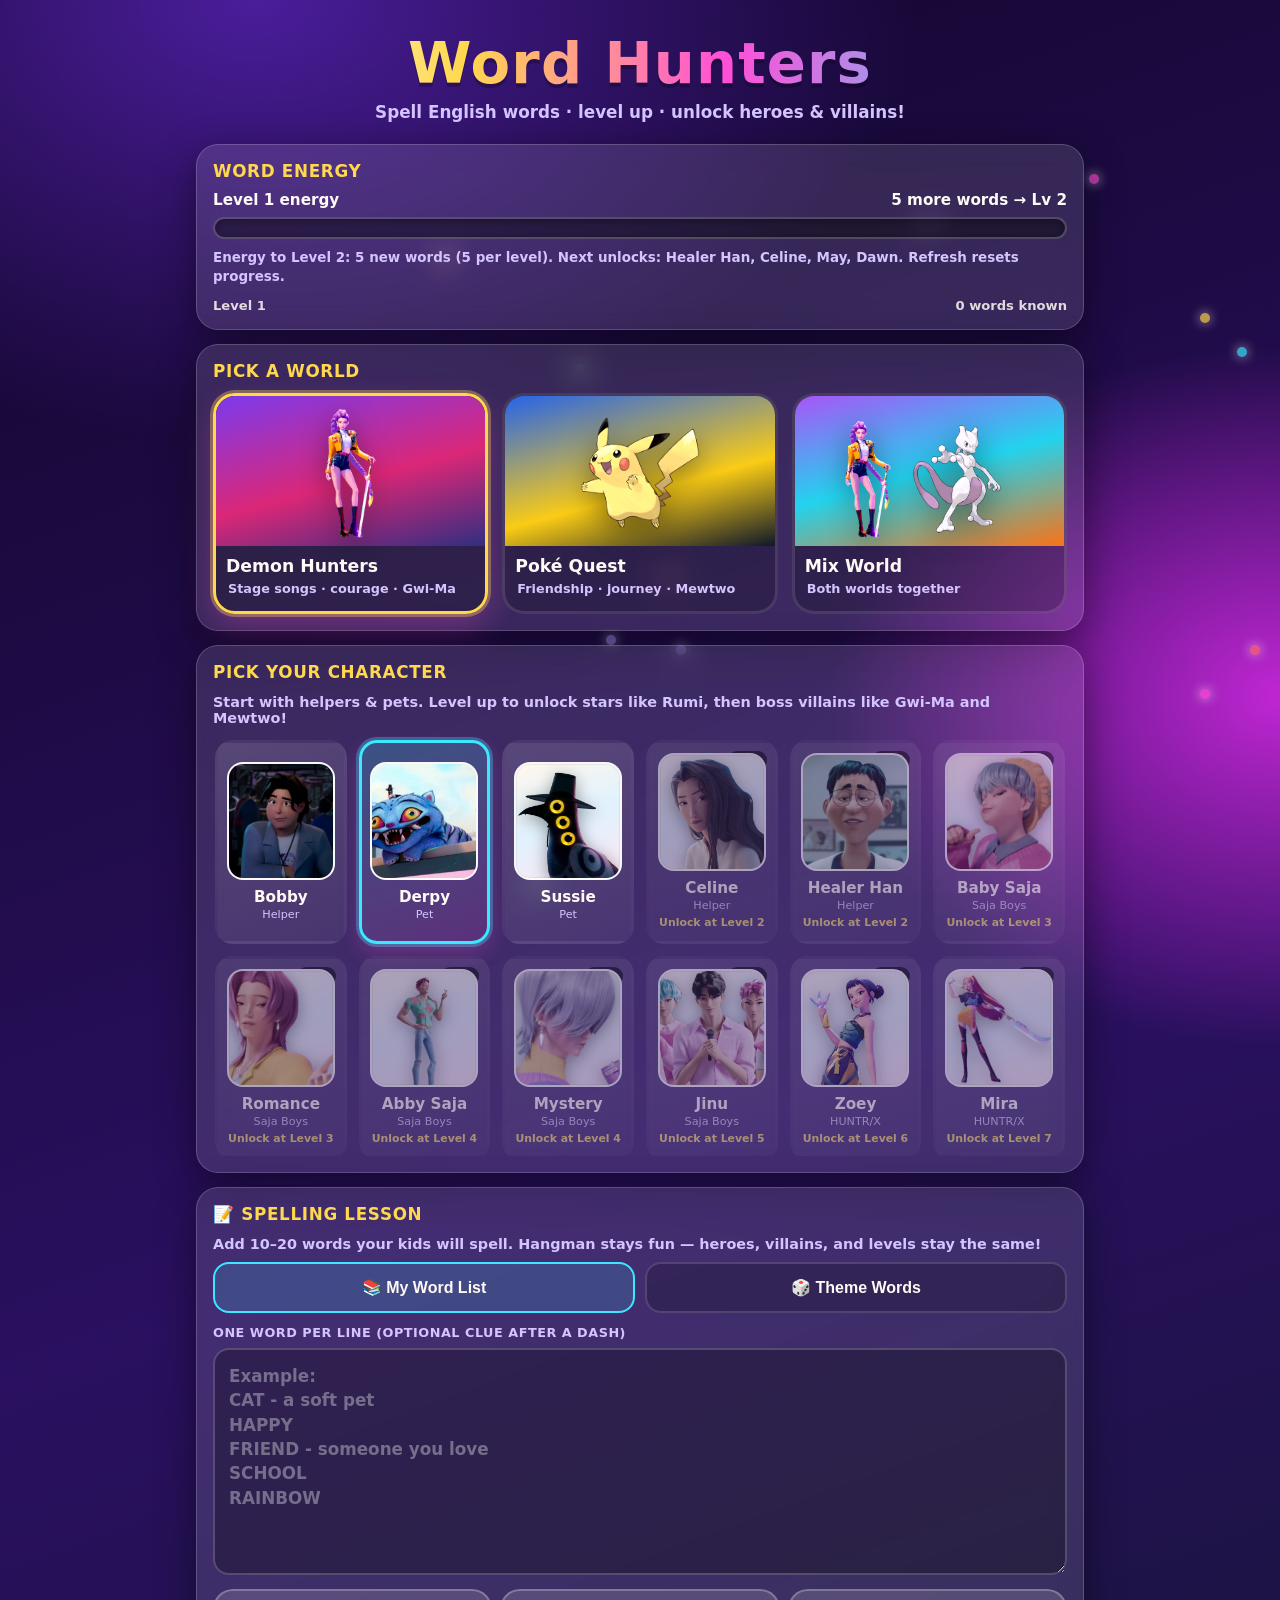
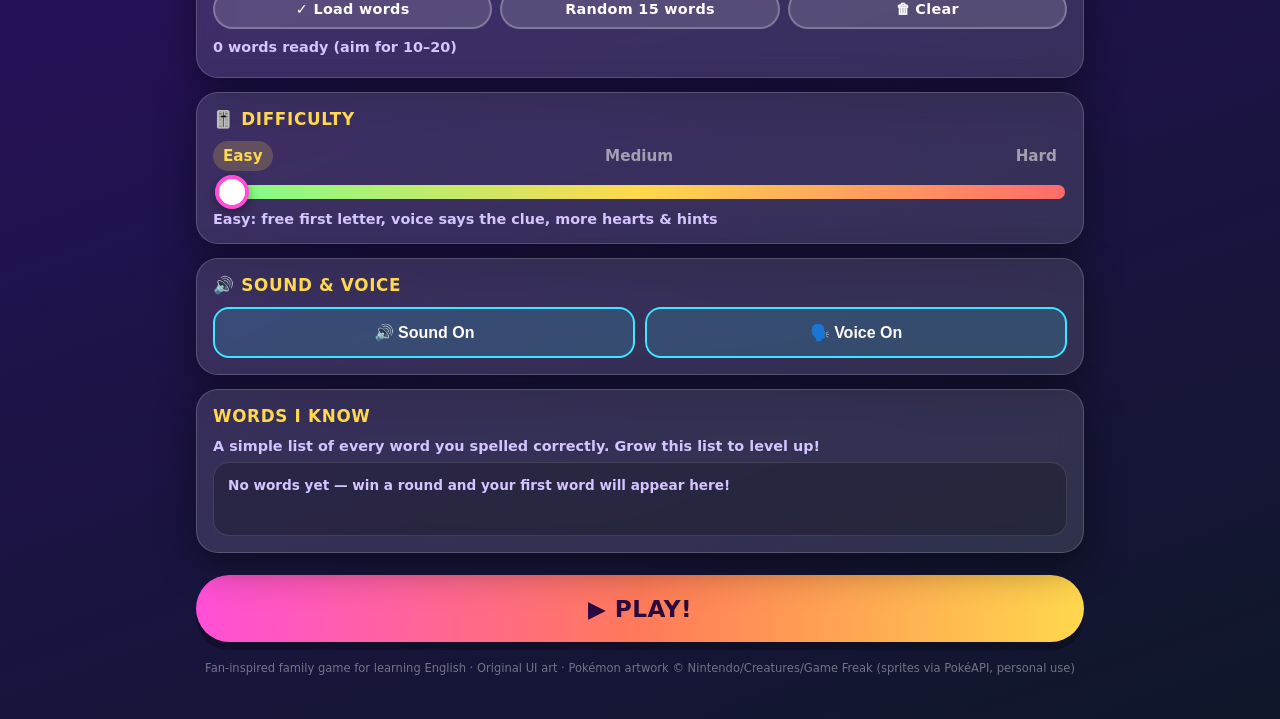
==== Hangman/index.html @ fec4a17b "Add files via upload" ====
<!DOCTYPE html>
<html lang="en">
<head>
<meta charset="UTF-8" />
<meta name="viewport" content="width=device-width, initial-scale=1, maximum-scale=1, user-scalable=no, viewport-fit=cover" />
<meta name="theme-color" content="#1a0a3e" />
<meta name="apple-mobile-web-app-capable" content="yes" />
<title>Word Hunters — Spelling Hangman</title>
<link rel="stylesheet" href="styles-full.css" />
</head>
<body>

<div class="fx-layer" id="fx" aria-hidden="true"></div>
<canvas id="confetti"></canvas>

<div class="app">
  <!-- ========== HOME ========== -->
  <section class="screen active" id="screen-home" aria-label="Home">
    <div class="logo-wrap">
      <div class="logo">Word Hunters</div>
      <p class="tagline">Spell English words · level up · unlock heroes &amp; villains!</p>
    </div>

    <!-- Energy / level-up bar (always visible) -->
    <div class="panel energy-panel" id="energy-panel">
      <h2>Word Energy</h2>
      <div class="level-meta">
        <span id="energy-label">Level 1 energy</span>
        <span id="energy-next">5 more words → Lv 2</span>
      </div>
      <div class="energy-track" aria-hidden="true">
        <div class="energy-fill" id="energy-fill"></div>
      </div>
      <p class="level-hint" id="energy-hint">Spell new words to fill the energy bar and unlock stronger characters!</p>
      <div class="level-meta subtle">
        <span id="level-label">Level 1</span>
        <span id="words-known-label">0 words known</span>
      </div>
      <div class="level-track hidden-track" aria-hidden="true"><div class="level-fill" id="level-fill"></div></div>
      <p class="level-hint" id="level-hint" hidden></p>
    </div>

    <div class="panel">
      <h2>Pick a World</h2>
      <div class="worlds" role="radiogroup" aria-label="World">
        <button type="button" class="world-card selected" data-world="demon" role="radio" aria-checked="true">
          <span class="world-thumb world-thumb-demon">
            <img src="images/rumi.png" alt="Demon Hunters" />
          </span>
          <span class="name">Demon Hunters</span>
          <span class="desc">Stage songs · courage · Gwi-Ma</span>
        </button>
        <button type="button" class="world-card" data-world="poke" role="radio" aria-checked="false">
          <span class="world-thumb world-thumb-poke">
            <img src="images/pikachu.png" alt="Poké Quest" />
          </span>
          <span class="name">Poké Quest</span>
          <span class="desc">Friendship · journey · Mewtwo</span>
        </button>
        <button type="button" class="world-card" data-world="mix" role="radio" aria-checked="false">
          <span class="world-thumb world-thumb-mix">
            <img class="mix-a" src="images/rumi.png" alt="" />
            <img class="mix-b" src="images/mewtwo.png" alt="" />
          </span>
          <span class="name">Mix World</span>
          <span class="desc">Both worlds together</span>
        </button>
      </div>
    </div>

    <div class="panel">
      <h2>Pick Your Character</h2>
      <p class="line" style="margin:0 0 10px;font-size:.9rem">
        Start with helpers &amp; pets. Level up to unlock stars like <strong>Rumi</strong>, then boss villains like <strong>Gwi-Ma</strong> and <strong>Mewtwo</strong>!
      </p>
      <div class="char-grid" id="hero-picker" role="radiogroup" aria-label="Choose your character"></div>
    </div>

    <div class="panel">
      <h2>📝 Spelling Lesson</h2>
      <p class="line" style="margin:0 0 10px;font-size:.9rem">
        Add <strong>10–20 words</strong> your kids will spell. Hangman stays fun — heroes, villains, and levels stay the same!
      </p>
      <div class="toggles" style="margin-bottom:12px">
        <button type="button" class="toggle on" id="mode-custom" aria-pressed="true">📚 My Word List</button>
        <button type="button" class="toggle" id="mode-theme" aria-pressed="false">🎲 Theme Words</button>
      </div>
      <div id="custom-words-panel">
        <label class="field-label" for="word-input">One word per line (optional clue after a dash)</label>
        <textarea id="word-input" class="word-input" rows="8" spellcheck="true" placeholder="Example:&#10;CAT - a soft pet&#10;HAPPY&#10;FRIEND - someone you love&#10;SCHOOL&#10;RAINBOW"></textarea>
        <div class="word-tools">
          <button type="button" class="btn btn-secondary" id="btn-parse-words">✓ Load words</button>
          <button type="button" class="btn btn-secondary" id="btn-sample-words">Random 15 words</button>
          <button type="button" class="btn btn-secondary" id="btn-clear-words">🗑 Clear</button>
        </div>
        <p class="line" id="word-count" style="margin:10px 0 6px;font-size:.9rem">0 words ready (aim for 10–20)</p>
        <div class="word-chips" id="word-chips"></div>
      </div>
      <p class="line" id="theme-mode-note" style="display:none;margin:0;font-size:.9rem">
        Theme mode uses everyday English words from the story worlds (friendship, courage, journey…) — not character names.
      </p>
    </div>

    <div class="panel">
      <h2>🎚️ Difficulty</h2>
      <div class="diff-row">
        <div class="diff-labels">
          <span data-diff="0" class="on">Easy</span>
          <span data-diff="1">Medium</span>
          <span data-diff="2">Hard</span>
        </div>
        <input type="range" id="diff" min="0" max="2" step="1" value="0" aria-label="Difficulty" />
      </div>
      <p class="line" id="diff-help" style="margin:10px 0 0;font-size:.9rem">
        Easy: free first letter, voice says the clue, more hearts & hints
      </p>
    </div>

    <div class="panel">
      <h2>🔊 Sound & Voice</h2>
      <div class="toggles">
        <button type="button" class="toggle on" id="tog-sound" aria-pressed="true">🔊 Sound On</button>
        <button type="button" class="toggle on" id="tog-voice" aria-pressed="true">🗣️ Voice On</button>
      </div>
    </div>

    <div class="panel">
      <h2>Words I Know</h2>
      <p class="line" style="margin:0 0 8px;font-size:.9rem">
        A simple list of every word you spelled correctly. Grow this list to level up!
      </p>
      <div class="shelf word-book" id="shelf"></div>
    </div>

    <button type="button" class="btn btn-primary" id="btn-play">▶ PLAY!</button>
    <p class="foot">
      Fan-inspired family game for learning English · Original UI art ·
      Pokémon artwork © Nintendo/Creatures/Game Freak (sprites via PokéAPI, personal use)
    </p>
  </section>

  <!-- ========== GAME ========== -->
  <section class="screen" id="screen-game" aria-label="Game">
    <div class="game-top">
      <button type="button" class="btn btn-icon" id="btn-home" title="Home" aria-label="Home">🏠</button>
      <div class="theme-banner" id="theme-banner">🎤 Demon Hunters</div>
      <div class="lesson-progress" id="lesson-progress" hidden>1 / 10</div>
      <div class="hearts" id="hearts" aria-label="Lives remaining"></div>
    </div>

    <div class="stage demon" id="stage">
      <div class="meter-bar" aria-hidden="true"><div class="meter-fill" id="meter"></div></div>
      <div class="step-track" id="step-track" aria-hidden="true"></div>

      <!-- Battle lane: villain walks right → toward YOU on each wrong guess -->
      <div class="battle-lane">
        <div class="actor villain-side" id="villain-wrap">
          <div class="actor-tag villain-tag">VILLAIN</div>
          <div class="actor-sprite villain photo-loading" id="villain"></div>
          <div class="actor-name" id="villain-name">Gwi-Ma</div>
        </div>

        <div class="vs-badge" id="vs-badge">VS</div>

        <div class="actor hero-side" id="hero-wrap">
          <div class="actor-tag hero-tag">YOU</div>
          <div class="actor-sprite hero-avatar photo-loading" id="hero-sprite"></div>
          <div class="actor-name" id="hero-name">Rumi</div>
        </div>
      </div>

      <div class="pokeball" id="pokeball" hidden></div>
      <div class="stage-floor"></div>
      <div class="stage-caption" id="stage-caption">Wrong letter = villain takes one step closer!</div>
    </div>

    <div class="hint-card">
      <div class="hint-pic photo-loading" id="hint-pic"></div>
      <div class="hint-meta">
        <div class="label">Picture hint</div>
        <div class="clue" id="hint-clue">Guess the word!</div>
      </div>
      <div class="hint-actions">
        <button type="button" class="btn btn-icon" id="btn-speak" title="Hear the word" aria-label="Hear word">🔈</button>
        <button type="button" class="btn btn-icon" id="btn-hint" title="Hint" aria-label="Hint">💡</button>
      </div>
    </div>

    <div class="word-row" id="word-row" aria-live="polite"></div>
    <div class="keyboard" id="keyboard" role="group" aria-label="Letter keyboard"></div>
  </section>

  <!-- ========== RESULT (per word) ========== -->
  <section class="screen" id="screen-result" aria-label="Result">
    <div class="panel result-card">
      <div class="result-pic" id="result-pic">🎉</div>
      <h1 id="result-title">You did it!</h1>
      <div class="stars" id="result-stars">⭐⭐⭐</div>
      <p class="line" id="result-line">Great spelling!</p>
      <div class="result-word" id="result-word">WORD</div>
      <p class="line" id="result-spell-practice" style="margin-top:4px">Let’s learn it:</p>
      <div class="spell-out" id="spell-out"></div>
      <button type="button" class="btn btn-secondary" id="btn-hear-word" style="margin-top:8px">🔈 Hear the word</button>
      <div class="result-actions">
        <button type="button" class="btn btn-secondary" id="btn-again">🔄 Try Again</button>
        <button type="button" class="btn btn-primary" id="btn-next" style="width:auto;margin:0;padding:16px 32px">Next word ▶</button>
      </div>
      <button type="button" class="btn btn-secondary" id="btn-result-home" style="margin-top:12px">🏠 Home</button>
    </div>
  </section>

  <!-- ========== LESSON SUMMARY ========== -->
  <section class="screen" id="screen-summary" aria-label="Lesson complete">
    <div class="panel result-card">
      <div class="result-pic" style="font-size:3.5rem">📖✨</div>
      <h1>Lesson complete!</h1>
      <p class="line" id="summary-line">You practiced 10 words. Let’s review the spellings.</p>
      <div class="stars" id="summary-stars">⭐⭐⭐</div>
      <div class="summary-list" id="summary-list"></div>
      <div class="result-actions" style="margin-top:16px">
        <button type="button" class="btn btn-secondary" id="btn-summary-retry">🔄 Practice missed</button>
        <button type="button" class="btn btn-primary" id="btn-summary-again" style="width:auto;margin:0;padding:16px 28px">Play list again ▶</button>
      </div>
      <button type="button" class="btn btn-secondary" id="btn-summary-home" style="margin-top:12px">🏠 Home</button>
    </div>
  </section>
</div>


<script src="images-embed-1.js"></script>
<script src="images-embed-2.js"></script>
<script src="words-bank.js"></script>
<script src="game.js"></script>
</body>
</html>
---- Hangman/styles-full.css ----
/* =========================================================
   Word Hunters — kid-friendly hangman
   Bright, playful look; huge touch targets; high contrast.
   ========================================================= */
:root {
  --bg0: #12062b;
  --bg1: #2a1060;
  --pink: #ff4fd8;
  --cyan: #3de7ff;
  --gold: #ffd84d;
  --lime: #7dff8a;
  --coral: #ff6b6b;
  --purple: #a78bfa;
  --card: rgba(255,255,255,0.12);
  --card-solid: #2d1b69;
  --text: #fffaf5;
  --muted: #d4c4ff;
  --shadow: 0 12px 40px rgba(0,0,0,.45);
  --radius: 22px;
  --safe-b: env(safe-area-inset-bottom, 0px);
  --font: "Segoe UI", system-ui, -apple-system, "Comic Sans MS", "Chalkboard SE", sans-serif;
}
* { box-sizing: border-box; -webkit-tap-highlight-color: transparent; }
html, body {
  margin: 0; min-height: 100%;
  font-family: var(--font);
  color: var(--text);
  background: radial-gradient(1200px 800px at 20% 0%, #4b1d9b 0%, transparent 55%),
              radial-gradient(900px 700px at 100% 30%, #c026d3 0%, transparent 50%),
              linear-gradient(160deg, var(--bg0), var(--bg1) 50%, #0f172a);
  overflow-x: hidden;
}
body { padding-bottom: calc(16px + var(--safe-b)); }

/* Floating particles */
.fx-layer {
  position: fixed; inset: 0; pointer-events: none; z-index: 0; overflow: hidden;
}
.spark {
  position: absolute; font-size: 18px; opacity: .55;
  animation: floaty var(--dur, 8s) ease-in-out infinite;
  animation-delay: var(--delay, 0s);
}
.spark-dot {
  width: 10px; height: 10px; border-radius: 50%;
  font-size: 0; opacity: .7;
  box-shadow: 0 0 12px currentColor;
}
@keyframes floaty {
  0%,100% { transform: translateY(0) rotate(0deg); opacity: .35; }
  50% { transform: translateY(-40px) rotate(15deg); opacity: .9; }
}

.app { position: relative; z-index: 1; max-width: 920px; margin: 0 auto; padding: 16px; min-height: 100dvh; }

/* Screens */
.screen { display: none; animation: rise .45s cubic-bezier(.2,.9,.3,1); }
.screen.active { display: block; }
@keyframes rise {
  from { opacity: 0; transform: translateY(18px) scale(.98); }
  to { opacity: 1; transform: none; }
}

/* Title */
.logo-wrap { text-align: center; padding: 18px 8px 8px; }
.logo {
  font-size: clamp(2.2rem, 8vw, 3.6rem);
  font-weight: 900; letter-spacing: .02em; line-height: 1.05;
  background: linear-gradient(90deg, #fff 0%, var(--gold) 30%, var(--pink) 60%, var(--cyan) 100%);
  -webkit-background-clip: text; background-clip: text; color: transparent;
  filter: drop-shadow(0 4px 0 rgba(0,0,0,.25));
  animation: titlePulse 2.8s ease-in-out infinite;
}
@keyframes titlePulse {
  0%,100% { transform: scale(1); }
  50% { transform: scale(1.03); }
}
.tagline {
  color: var(--muted); font-size: 1.05rem; margin: 8px 0 0; font-weight: 600;
}

/* Cards / panels */
.panel {
  background: var(--card);
  backdrop-filter: blur(14px);
  border: 1px solid rgba(255,255,255,.18);
  border-radius: var(--radius);
  padding: 16px;
  box-shadow: var(--shadow);
  margin: 14px 0;
}
.panel h2 {
  margin: 0 0 12px; font-size: 1.05rem; letter-spacing: .04em;
  text-transform: uppercase; color: var(--gold);
}

/* Energy bar (level-up progress) */
.energy-panel h2 { margin-bottom: 10px; }
.energy-track {
  height: 22px;
  border-radius: 999px;
  background: rgba(0,0,0,.4);
  border: 2px solid rgba(255,255,255,.22);
  overflow: hidden;
  box-shadow: inset 0 2px 8px rgba(0,0,0,.35);
}
.energy-fill {
  height: 100%;
  width: 0%;
  border-radius: 999px;
  background: linear-gradient(90deg, #22c55e, #84cc16, #facc15, #fb923c, #f472b6);
  box-shadow: 0 0 16px rgba(250,204,21,.45);
  transition: width .5s cubic-bezier(.2,.8,.2,1);
}
.level-meta {
  display: flex;
  justify-content: space-between;
  gap: 8px;
  font-weight: 800;
  font-size: .95rem;
  margin-bottom: 8px;
  flex-wrap: wrap;
}
.level-meta.subtle {
  margin-top: 12px;
  margin-bottom: 0;
  font-size: .82rem;
  opacity: .85;
}
.level-track { height: 10px; border-radius: 999px; background: rgba(0,0,0,.3); overflow: hidden; margin-top: 6px; }
.level-track.hidden-track { display: none; }
.level-fill { height: 100%; width: 0%; background: linear-gradient(90deg, var(--lime), var(--gold)); transition: width .45s ease; }
.level-hint { font-size: .84rem; color: var(--muted); margin: 10px 0 0; font-weight: 600; line-height: 1.35; }

/* World picker — first impression */
.worlds {
  display: grid;
  grid-template-columns: repeat(3, 1fr);
  gap: 14px;
}
@media (max-width: 700px) {
  .worlds { grid-template-columns: 1fr; }
}
.world-card {
  border: 3px solid rgba(255,255,255,.12);
  border-radius: 22px;
  padding: 0 0 14px;
  background: rgba(0,0,0,.2);
  color: var(--text);
  cursor: pointer;
  text-align: center;
  transition: transform .15s, border-color .15s, box-shadow .15s;
  overflow: hidden;
  font-family: inherit;
  display: flex;
  flex-direction: column;
}
.world-card:hover { transform: translateY(-3px); }
.world-card.selected {
  border-color: var(--gold);
  box-shadow: 0 0 0 3px rgba(255,216,77,.35), 0 14px 32px rgba(255,79,216,.28);
}
.world-card .world-thumb {
  width: 100%;
  height: 150px;
  margin: 0;
  padding: 12px 10px 8px;
  box-sizing: border-box;
  display: flex;
  align-items: flex-end;
  justify-content: center;
  gap: 6px;
  overflow: visible;
  position: relative;
}
.world-card .world-thumb img {
  max-height: 130px;
  max-width: 100%;
  width: auto;
  height: auto;
  object-fit: contain;
  object-position: center bottom;
  filter: brightness(1.12) contrast(1.05) drop-shadow(0 8px 14px rgba(0,0,0,.4));
  display: block;
  pointer-events: none;
}
/* Mix world: two characters side by side */
.world-card .world-thumb-mix {
  gap: 4px;
}
.world-card .world-thumb-mix img {
  max-height: 118px;
  max-width: 48%;
}
.world-thumb-demon {
  background: linear-gradient(165deg, #7c3aed 0%, #db2777 55%, #312e81 100%);
}
.world-thumb-poke {
  background: linear-gradient(165deg, #2563eb 0%, #facc15 60%, #0f172a 100%);
}
.world-thumb-mix {
  background: linear-gradient(165deg, #a855f7 0%, #22d3ee 50%, #f97316 100%);
}
.world-card .name {
  font-weight: 900;
  font-size: 1.08rem;
  padding: 10px 10px 0;
}
.world-card .desc {
  font-size: .8rem;
  color: var(--muted);
  margin-top: 4px;
  padding: 0 12px;
  line-height: 1.35;
  font-weight: 600;
}

/* Words I Know — plain text list */
.word-book.shelf {
  display: block;
  max-height: 260px;
  overflow-y: auto;
  background: rgba(0,0,0,.22);
  border-radius: 16px;
  border: 1px solid rgba(255,255,255,.12);
  padding: 10px 14px;
}
.word-list {
  margin: 0;
  padding: 0 0 0 1.25rem;
  list-style: decimal;
}
.word-list li {
  padding: 5px 0;
  border-bottom: 1px solid rgba(255,255,255,.08);
  font-size: .95rem;
  font-weight: 700;
  line-height: 1.35;
}
.word-list li:last-child { border-bottom: none; }
.word-list .wmeta {
  font-weight: 600;
  color: var(--muted);
  font-size: .82rem;
  margin-left: 4px;
}
.word-list-empty,
.word-list-count {
  margin: 8px 0 0;
  font-size: .85rem;
  color: var(--muted);
  font-weight: 600;
}
.word-list-empty { margin: 4px 0; }

/* Difficulty */
.diff-row { display: flex; align-items: center; gap: 12px; flex-wrap: wrap; }
.diff-labels { display: flex; justify-content: space-between; width: 100%; font-weight: 800; font-size: .95rem; }
.diff-labels span { opacity: .55; cursor: pointer; padding: 6px 10px; border-radius: 999px; }
.diff-labels span.on {
  opacity: 1; background: rgba(255,216,77,.2); color: var(--gold);
}
input[type="range"] {
  -webkit-appearance: none; appearance: none;
  width: 100%; height: 14px; border-radius: 999px;
  background: linear-gradient(90deg, var(--lime), var(--gold), var(--coral));
  outline: none;
}
input[type="range"]::-webkit-slider-thumb {
  -webkit-appearance: none; width: 34px; height: 34px; border-radius: 50%;
  background: #fff; border: 4px solid var(--pink);
  box-shadow: 0 4px 12px rgba(0,0,0,.35); cursor: pointer;
}

/* Toggles */
.toggles { display: flex; gap: 10px; flex-wrap: wrap; }
.toggle {
  flex: 1; min-width: 120px;
  display: flex; align-items: center; justify-content: center; gap: 8px;
  padding: 14px; border-radius: 16px; border: 2px solid rgba(255,255,255,.15);
  background: rgba(0,0,0,.2); color: var(--text); font-weight: 800; font-size: 1rem;
  cursor: pointer;
}
.toggle.on { border-color: var(--cyan); background: rgba(61,231,255,.15); }

/* Collection */
.shelf {
  display: flex; gap: 8px; overflow-x: auto; padding: 6px 2px 10px;
  min-height: 74px; scrollbar-width: thin;
}
.badge {
  flex: 0 0 auto; width: 64px; height: 64px; border-radius: 16px;
  background: rgba(0,0,0,.28); border: 2px solid rgba(255,255,255,.2);
  display: grid; place-items: center; font-size: 1.6rem; position: relative;
  overflow: hidden;
}
.badge img {
  width: 100%; height: 100%;
  object-fit: cover;
  object-position: center 15%;
  display: block;
}
.badge .count {
  position: absolute; bottom: 2px; right: 4px; font-size: .65rem;
  background: var(--pink); border-radius: 8px; padding: 0 4px; font-weight: 800;
}
.shelf-empty { color: var(--muted); font-size: .9rem; padding: 12px; }

/* Buttons */
.btn {
  appearance: none; border: none; cursor: pointer;
  font-family: inherit; font-weight: 900; letter-spacing: .02em;
  border-radius: 999px; padding: 16px 28px; font-size: 1.15rem;
  transition: transform .12s, filter .12s, box-shadow .12s;
  box-shadow: 0 8px 0 rgba(0,0,0,.25);
}
.btn:active { transform: translateY(3px); box-shadow: 0 4px 0 rgba(0,0,0,.25); }
.btn-primary {
  width: 100%; margin-top: 8px;
  background: linear-gradient(90deg, var(--pink), #ff7a59 50%, var(--gold));
  color: #2a0a40; font-size: 1.45rem; padding: 20px;
  animation: playGlow 2s ease-in-out infinite;
}
@keyframes playGlow {
  0%,100% { filter: brightness(1); }
  50% { filter: brightness(1.12); }
}
.btn-secondary {
  background: rgba(255,255,255,.14); color: #fff; border: 2px solid rgba(255,255,255,.25);
  box-shadow: none; padding: 12px 18px; font-size: 1rem;
}
.btn-icon {
  width: 48px; height: 48px; border-radius: 50%; padding: 0;
  display: grid; place-items: center; font-size: 1.3rem;
  background: rgba(255,255,255,.14); color: #fff; box-shadow: none;
  border: 2px solid rgba(255,255,255,.2);
}
.btn:disabled { opacity: .45; cursor: not-allowed; transform: none !important; }

/* Game header */
.game-top {
  display: flex; align-items: center; justify-content: space-between; gap: 8px;
  margin-bottom: 10px;
  flex-wrap: wrap;
}
.theme-banner {
  display: flex; align-items: center; gap: 10px;
  background: rgba(0,0,0,.28); border-radius: 999px; padding: 8px 14px;
  font-weight: 800; font-size: .95rem;
  flex: 1;
  min-width: 0;
  justify-content: center;
}
.hearts { display: flex; gap: 5px; align-items: center; }
.heart {
  width: 18px; height: 16px;
  position: relative;
  display: inline-block;
  transition: transform .2s, opacity .2s, filter .2s;
}
.heart::before,
.heart::after {
  content: "";
  position: absolute;
  width: 10px; height: 16px;
  border-radius: 10px 10px 0 0;
  background: #ff4d6d;
  top: 0;
}
.heart::before { left: 9px; transform: rotate(-45deg); transform-origin: 0 100%; }
.heart::after { left: 0; transform: rotate(45deg); transform-origin: 100% 100%; }
.heart.filled::before,
.heart.filled::after { background: #ff4d6d; box-shadow: 0 0 8px rgba(255,77,109,.55); }
.heart.empty { opacity: .28; filter: grayscale(1); transform: scale(.9); }
.heart.empty::before,
.heart.empty::after { background: #6b7280; }
.heart.lost { filter: grayscale(1); opacity: .3; transform: scale(.85); }

/* Spelling lesson input */
.field-label {
  display: block;
  font-size: .8rem;
  font-weight: 800;
  color: var(--muted);
  text-transform: uppercase;
  letter-spacing: .04em;
  margin-bottom: 8px;
}
.word-input {
  width: 100%;
  min-height: 140px;
  border-radius: 16px;
  border: 2px solid rgba(255,255,255,.2);
  background: rgba(0,0,0,.28);
  color: var(--text);
  font-family: inherit;
  font-size: 1.05rem;
  font-weight: 700;
  padding: 14px;
  resize: vertical;
  line-height: 1.45;
  outline: none;
}
.word-input:focus {
  border-color: var(--cyan);
  box-shadow: 0 0 0 3px rgba(61,231,255,.2);
}
.word-input::placeholder { color: rgba(255,255,255,.35); font-weight: 600; }
.word-tools {
  display: flex;
  flex-wrap: wrap;
  gap: 8px;
  margin-top: 10px;
}
.word-tools .btn { flex: 1; min-width: 100px; padding: 10px 12px; font-size: .9rem; }
.word-chips {
  display: flex;
  flex-wrap: wrap;
  gap: 6px;
  max-height: 120px;
  overflow-y: auto;
}
.word-chip {
  background: rgba(61,231,255,.15);
  border: 1px solid rgba(61,231,255,.35);
  color: #fff;
  border-radius: 999px;
  padding: 4px 10px;
  font-size: .8rem;
  font-weight: 800;
  letter-spacing: .04em;
}
.word-chip .chip-clue {
  opacity: .65;
  font-weight: 600;
  margin-left: 4px;
  text-transform: none;
  letter-spacing: 0;
}
.word-count-ok { color: var(--lime) !important; }
.word-count-warn { color: var(--gold) !important; }

.lesson-progress {
  background: rgba(0,0,0,.35);
  border: 1px solid rgba(255,255,255,.2);
  border-radius: 999px;
  padding: 6px 12px;
  font-weight: 900;
  font-size: .85rem;
  white-space: nowrap;
  color: var(--gold);
}

.spell-out {
  display: flex;
  flex-wrap: wrap;
  justify-content: center;
  gap: 6px;
  margin: 10px 0 4px;
  min-height: 48px;
}
.spell-letter {
  width: 36px;
  height: 44px;
  border-radius: 10px;
  background: linear-gradient(180deg, #22c55e, #15803d);
  border: 2px solid #86efac;
  display: grid;
  place-items: center;
  font-size: 1.25rem;
  font-weight: 900;
  color: #fff;
  animation: tilePop .35s cubic-bezier(.2,1.4,.4,1) both;
}

.summary-list {
  text-align: left;
  max-height: 280px;
  overflow-y: auto;
  margin: 12px 0;
}
.summary-item {
  display: flex;
  align-items: center;
  gap: 10px;
  padding: 10px 12px;
  border-radius: 14px;
  background: rgba(0,0,0,.22);
  border: 1px solid rgba(255,255,255,.12);
  margin-bottom: 8px;
  font-weight: 800;
}
.summary-item .sw {
  font-size: 1.15rem;
  letter-spacing: .12em;
  color: var(--cyan);
  flex: 1;
}
.summary-item .sok { color: var(--lime); }
.summary-item .smiss { color: var(--coral); }
.summary-item button {
  border: none;
  background: rgba(255,255,255,.12);
  color: #fff;
  border-radius: 999px;
  padding: 6px 10px;
  font-weight: 800;
  cursor: pointer;
  font-family: inherit;
}

/* Character picker (home) */
.char-grid {
  display: grid;
  grid-template-columns: repeat(auto-fill, minmax(88px, 1fr));
  gap: 8px;
  max-height: 340px;
  overflow-y: auto;
  padding: 4px 2px 8px;
  scrollbar-width: thin;
}
.char-grid {
  display: grid;
  grid-template-columns: repeat(auto-fill, minmax(120px, 1fr));
  gap: 12px;
  max-height: 420px;
  overflow-y: auto;
  padding: 4px 2px 8px;
}
.char-card {
  border: 3px solid transparent;
  border-radius: 18px;
  padding: 10px 8px 12px;
  background: linear-gradient(160deg, rgba(255,255,255,.14), rgba(255,255,255,.05));
  color: var(--text);
  cursor: pointer;
  text-align: center;
  transition: transform .15s, border-color .15s, box-shadow .15s, opacity .2s;
  min-height: 160px;
  font-family: inherit;
  position: relative;
}
.char-card:hover:not(.locked) { transform: translateY(-2px); }
.char-card.selected {
  border-color: var(--cyan);
  box-shadow: 0 0 0 3px rgba(61,231,255,.3), 0 8px 20px rgba(255,79,216,.25);
  background: linear-gradient(160deg, rgba(61,231,255,.22), rgba(255,79,216,.15));
}
.char-card.locked { opacity: .58; cursor: not-allowed; filter: grayscale(.3); }
.char-card .face {
  width: 100%; max-width: 108px; height: 118px; margin: 0 auto 8px;
  border-radius: 16px; /* big rounded square — full face/body visible */
  background: linear-gradient(160deg, #fff7ed 0%, #e0f2fe 50%, #fce7f3 100%);
  border: 2px solid rgba(255,255,255,.6);
  display: grid; place-items: center;
  overflow: hidden;
  position: relative;
  box-shadow: inset 0 0 0 1px rgba(0,0,0,.06);
}
.char-card .face img,
.char-card .face .char-photo {
  width: 100%; height: 100%;
  object-fit: contain;
  object-position: center center;
  display: block;
  filter: brightness(1.14) contrast(1.06) saturate(1.06);
}
.char-card .face.photo-loading,
.char-card .face.photo-missing {
  background: linear-gradient(160deg, #fff7ed, #e0f2fe);
}
.char-card .cname { font-weight: 900; font-size: .95rem; display: block; }
.char-card .crole { font-size: .7rem; color: var(--muted); margin-top: 2px; display: block; }
.char-card .clock { font-size: .68rem; font-weight: 800; color: var(--gold); margin-top: 4px; display: block; }
.char-card .lock-badge {
  position: absolute; top: 8px; right: 8px;
  background: rgba(0,0,0,.7); color: #fff;
  font-size: .65rem; font-weight: 900;
  padding: 3px 7px; border-radius: 999px;
}

/* Stage / battle lane */
.stage {
  position: relative;
  margin: 12px 0;
  min-height: 260px;
  border-radius: 24px;
  overflow: hidden;
  background:
    radial-gradient(circle at 50% 120%, rgba(255,216,77,.25), transparent 50%),
    linear-gradient(180deg, rgba(80,30,140,.55), rgba(15,10,40,.75));
  border: 2px solid rgba(255,255,255,.15);
  box-shadow: var(--shadow);
  padding-bottom: 28px;
}
.stage.poke {
  background:
    radial-gradient(circle at 70% 20%, rgba(61,231,255,.25), transparent 45%),
    linear-gradient(180deg, #1e3a8a 0%, #312e81 50%, #111827 100%);
}
.stage.demon {
  background:
    radial-gradient(circle at 30% 20%, rgba(255,79,216,.3), transparent 45%),
    linear-gradient(180deg, #4c1d95 0%, #701a75 50%, #1f0a2e 100%);
}
.stage-floor {
  position: absolute; left: 0; right: 0; bottom: 0; height: 28%;
  background: linear-gradient(180deg, transparent, rgba(0,0,0,.35));
  pointer-events: none;
}

/* Step dots along the path */
.step-track {
  position: absolute;
  left: 12%;
  right: 18%;
  top: 52px;
  height: 10px;
  display: flex;
  align-items: center;
  justify-content: space-between;
  gap: 4px;
  z-index: 1;
  pointer-events: none;
}
.step-track::before {
  content: "";
  position: absolute;
  left: 0; right: 0; top: 50%;
  height: 4px;
  transform: translateY(-50%);
  background: linear-gradient(90deg, rgba(255,107,107,.5), rgba(255,216,77,.4), rgba(125,255,138,.5));
  border-radius: 999px;
  z-index: 0;
}
.step-dot {
  position: relative;
  z-index: 1;
  width: 18px; height: 18px;
  border-radius: 50%;
  background: rgba(0,0,0,.4);
  border: 2px solid rgba(255,255,255,.45);
  box-shadow: 0 2px 6px rgba(0,0,0,.3);
  transition: background .25s, transform .25s, border-color .25s;
}
.step-dot.filled {
  background: var(--coral);
  border-color: #fff;
  transform: scale(1.15);
  box-shadow: 0 0 12px rgba(255,107,107,.7);
}
.step-dot.safe {
  background: var(--lime);
  border-color: #fff;
}

/* Battle lane: villain (left, moves) vs hero (right, fixed) */
.battle-lane {
  position: relative;
  z-index: 2;
  min-height: 190px;
  margin-top: 36px;
  padding: 0 8px 8px;
}
.actor {
  position: absolute;
  bottom: 18px;
  display: flex;
  flex-direction: column;
  align-items: center;
  width: 120px;
  transition: left .55s cubic-bezier(.2,.8,.2,1), transform .35s;
}
.villain-side {
  left: var(--villain-x, 4%);
  z-index: 3;
}
.hero-side {
  right: 4%;
  left: auto;
  z-index: 2;
}
.actor-tag {
  font-size: .65rem;
  font-weight: 900;
  letter-spacing: .08em;
  padding: 3px 10px;
  border-radius: 999px;
  margin-bottom: 6px;
  text-transform: uppercase;
}
.villain-tag {
  background: rgba(255,107,107,.9);
  color: #1a0505;
}
.hero-tag {
  background: rgba(61,231,255,.95);
  color: #04202a;
}
.actor-sprite {
  width: 118px; height: 126px;
  border-radius: 18px;
  background: linear-gradient(160deg, #fff7ed, #e0f2fe);
  border: 3px solid rgba(255,255,255,.55);
  display: grid; place-items: center;
  box-shadow: 0 10px 28px rgba(0,0,0,.4);
  overflow: hidden;
  position: relative;
  font-size: 2.8rem;
}
.actor-sprite.villain {
  animation: villainWobble 1.6s ease-in-out infinite;
  border-color: rgba(255,107,107,.65);
}
.actor-sprite.hero-avatar {
  animation: heroBob 2.4s ease-in-out infinite;
  border-color: rgba(61,231,255,.75);
  background: linear-gradient(160deg, #e0f2fe, #f5d0fe);
  border-radius: 18px; /* match villain — no circular crop */
}
.actor-sprite img,
.actor-sprite .char-photo,
.char-card .face img,
.char-card .face .char-photo,
.hint-pic img,
.hint-pic .char-photo,
.result-pic img,
.result-pic .char-photo,
.badge-face img,
.badge-face .char-photo {
  width: 100%; height: 100%;
  object-fit: cover;
  object-position: center 10%;
  filter: drop-shadow(0 4px 8px rgba(0,0,0,.4));
  display: block;
}
.actor-sprite img,
.actor-sprite .char-photo {
  object-fit: contain !important;
  object-position: center center !important;
  filter: brightness(1.12) contrast(1.05) saturate(1.05) drop-shadow(0 4px 8px rgba(0,0,0,.35));
}
.actor-sprite.villain img,
.actor-sprite.villain .char-photo {
  animation: villainPulse 2s ease-in-out infinite;
  background: transparent;
}
.actor-sprite.hero-avatar img,
.actor-sprite.hero-avatar .char-photo {
  background: transparent;
}
.shelf {
  display: flex; flex-wrap: wrap; gap: 8px; max-height: 220px; overflow-y: auto;
}
.shelf .badge {
  background: rgba(0,0,0,.28);
  border: 1px solid rgba(255,255,255,.18);
  border-radius: 999px;
  padding: 6px 12px 6px 6px;
  font-weight: 800;
  font-size: .85rem;
}
/* No emoji faces — soft photo placeholders */
.photo-loading {
  background:
    linear-gradient(120deg, rgba(255,255,255,.08), rgba(167,139,250,.25), rgba(61,231,255,.15));
  background-size: 200% 200%;
  animation: photoShimmer 1.4s ease-in-out infinite;
}
.photo-missing {
  background: linear-gradient(160deg, rgba(255,255,255,.12), rgba(0,0,0,.35));
}
@keyframes photoShimmer {
  0% { background-position: 0% 50%; }
  50% { background-position: 100% 50%; }
  100% { background-position: 0% 50%; }
}
.villain-side.villain-step .actor-sprite {
  animation: villainStepHop .45s ease-out, villainWobble 1.2s ease-in-out infinite;
}
@keyframes villainStepHop {
  0% { transform: translateX(0) scale(1); }
  40% { transform: translateX(10px) scale(1.08); }
  100% { transform: translateX(0) scale(1); }
}
.badge-face {
  width: 36px; height: 36px; border-radius: 50%;
  overflow: hidden; flex-shrink: 0;
  background: rgba(0,0,0,.25);
  display: inline-grid; place-items: center;
}
.badge { display: inline-flex; align-items: center; gap: 8px; }
.hint-pic {
  overflow: hidden;
}
.hint-pic .char-photo,
.hint-pic img {
  object-fit: cover;
  object-position: center top;
}
/* Larger stage sprites so photos read clearly */
.actor { width: 132px; }
.actor-sprite { width: 112px; height: 112px; }
.actor-name {
  margin-top: 6px;
  font-weight: 900;
  font-size: .95rem;
  text-shadow: 0 2px 6px #000;
  max-width: 120px;
  text-align: center;
  white-space: nowrap;
  overflow: hidden;
  text-overflow: ellipsis;
}
.vs-badge {
  position: absolute;
  left: 50%;
  top: 40%;
  transform: translate(-50%, -50%);
  font-weight: 900;
  font-size: 1.1rem;
  color: var(--gold);
  background: rgba(0,0,0,.4);
  border: 2px solid rgba(255,216,77,.5);
  border-radius: 50%;
  width: 44px; height: 44px;
  display: grid; place-items: center;
  z-index: 1;
  opacity: .85;
  pointer-events: none;
  transition: opacity .3s;
}
.stage.danger-close .vs-badge {
  opacity: .35;
}
@keyframes heroBob {
  0%,100% { transform: translateY(0); }
  50% { transform: translateY(-6px); }
}
@keyframes villainWobble {
  0%,100% { transform: rotate(-3deg) scale(1); }
  50% { transform: rotate(3deg) scale(1.04); }
}
@keyframes villainPulse {
  0%,100% { transform: scale(1); }
  50% { transform: scale(1.06); }
}
.actor-sprite.villain.danger {
  animation: villainShake .4s ease-in-out, villainWobble 1.2s ease-in-out infinite;
  border-color: var(--coral);
  box-shadow: 0 0 28px rgba(255,107,107,.65);
}
.hero-side.scared .actor-sprite {
  animation: heroShake .45s ease-in-out;
}
@keyframes villainShake {
  0%,100% { transform: translateX(0); }
  25% { transform: translateX(-6px); }
  75% { transform: translateX(6px); }
}
@keyframes heroShake {
  0%,100% { transform: translateX(0); }
  30% { transform: translateX(-4px) rotate(-4deg); }
  60% { transform: translateX(4px) rotate(4deg); }
}
.pokeball {
  position: absolute; right: 8%; bottom: 12%; width: 48px; height: 48px;
  border-radius: 50%; z-index: 1; opacity: .7;
  background: linear-gradient(180deg, #ef4444 50%, #fff 50%);
  border: 3px solid #1f2937;
  box-shadow: 0 6px 14px rgba(0,0,0,.35);
  animation: ballSpin 4s linear infinite;
  pointer-events: none;
}
.pokeball::after {
  content: ""; position: absolute; left: 50%; top: 50%;
  width: 12px; height: 12px; margin: -6px 0 0 -6px;
  background: #fff; border: 2px solid #1f2937; border-radius: 50%;
}
@keyframes ballSpin {
  0% { transform: rotate(0deg); }
  100% { transform: rotate(360deg); }
}
.meter-bar {
  position: absolute; left: 12px; right: 12px; top: 12px; height: 14px;
  background: rgba(0,0,0,.4); border-radius: 999px; overflow: hidden;
  border: 1px solid rgba(255,255,255,.2);
  z-index: 4;
}
.meter-fill {
  height: 100%; width: 100%;
  background: linear-gradient(90deg, var(--lime), var(--gold), var(--coral));
  transition: width .4s ease;
  border-radius: 999px;
}
.stage-caption {
  position: absolute; left: 0; right: 0; bottom: 6px;
  text-align: center; font-size: .8rem; font-weight: 700;
  color: rgba(255,255,255,.9); text-shadow: 0 1px 4px #000;
  padding: 0 10px;
  z-index: 4;
}
@media (max-width: 420px) {
  .actor { width: 96px; }
  .actor-sprite { width: 82px; height: 82px; font-size: 2.2rem; }
  .vs-badge { width: 36px; height: 36px; font-size: .9rem; }
}

/* Word hint card */
.hint-card {
  display: flex; align-items: center; gap: 14px;
  background: rgba(255,255,255,.1);
  border-radius: 20px; padding: 12px 14px;
  border: 1px solid rgba(255,255,255,.15);
  margin: 10px 0;
}
.hint-pic {
  width: 72px; height: 72px; border-radius: 18px;
  background: rgba(0,0,0,.25); display: grid; place-items: center;
  font-size: 2.4rem; overflow: hidden; flex-shrink: 0;
  border: 2px solid rgba(255,255,255,.2);
}
.hint-pic img { width: 100%; height: 100%; object-fit: contain; }
.hint-meta { flex: 1; min-width: 0; }
.hint-meta .label { font-size: .75rem; color: var(--muted); text-transform: uppercase; font-weight: 800; }
.hint-meta .clue { font-size: 1.05rem; font-weight: 700; margin-top: 2px; }
.hint-actions { display: flex; gap: 6px; }

/* Letter tiles */
.word-row {
  display: flex; flex-wrap: wrap; justify-content: center; gap: 8px;
  margin: 16px 0 12px; min-height: 64px;
}
.tile {
  width: 48px; height: 58px;
  border-radius: 12px;
  background: linear-gradient(180deg, #4c1d95, #2e1065);
  border: 2px solid rgba(255,255,255,.25);
  display: grid; place-items: center;
  font-size: 1.6rem; font-weight: 900;
  box-shadow: 0 6px 0 rgba(0,0,0,.25);
  color: transparent;
  transition: transform .2s, background .2s, color .2s;
}
.tile.space { width: 24px; background: transparent; border: none; box-shadow: none; }
.tile.revealed {
  color: #fff;
  background: linear-gradient(180deg, #22c55e, #15803d);
  border-color: #86efac;
  animation: tilePop .4s cubic-bezier(.2,1.4,.4,1);
}
@keyframes tilePop {
  0% { transform: scale(.4) rotate(-10deg); }
  70% { transform: scale(1.12) rotate(3deg); }
  100% { transform: scale(1) rotate(0); }
}
.tile.miss { animation: tileMiss .35s ease; border-color: var(--coral); }
@keyframes tileMiss {
  0%,100% { transform: translateX(0); }
  25% { transform: translateX(-4px); }
  75% { transform: translateX(4px); }
}

/* Keyboard */
.keyboard {
  display: grid;
  grid-template-columns: repeat(7, 1fr);
  gap: 7px;
  margin-top: 8px;
}
@media (min-width: 600px) {
  .keyboard { grid-template-columns: repeat(9, 1fr); gap: 8px; }
}
.key {
  min-height: 48px;
  border-radius: 12px;
  border: none;
  background: rgba(255,255,255,.16);
  color: #fff;
  font-family: inherit;
  font-weight: 900;
  font-size: 1.15rem;
  cursor: pointer;
  box-shadow: 0 4px 0 rgba(0,0,0,.25);
  transition: transform .1s, background .15s, opacity .15s;
}
.key:active:not(:disabled) { transform: translateY(2px); box-shadow: 0 2px 0 rgba(0,0,0,.25); }
.key.correct {
  background: linear-gradient(180deg, #4ade80, #16a34a);
  box-shadow: 0 0 16px rgba(74,222,128,.55);
  color: #052e16;
}
.key.wrong {
  background: rgba(0,0,0,.35);
  opacity: .4;
  animation: keyShake .35s ease;
}
@keyframes keyShake {
  0%,100% { transform: translateX(0); }
  30% { transform: translateX(-5px); }
  60% { transform: translateX(5px); }
}
.key:disabled { cursor: default; }

/* Result screens */
.result-card {
  text-align: center; padding: 24px 16px;
}
.result-card h1 {
  font-size: clamp(1.8rem, 6vw, 2.6rem); margin: 8px 0;
  background: linear-gradient(90deg, var(--gold), var(--pink));
  -webkit-background-clip: text; background-clip: text; color: transparent;
}
.result-word {
  font-size: 2rem; font-weight: 900; letter-spacing: .15em;
  color: var(--cyan); margin: 12px 0;
}
.result-pic {
  width: 140px; height: 140px; margin: 0 auto 12px;
  border-radius: 28px; background: rgba(0,0,0,.28);
  display: grid; place-items: center; font-size: 4rem;
  border: 3px solid rgba(255,255,255,.25); overflow: hidden;
  animation: celebrate 1s ease-in-out infinite alternate;
}
.result-pic img { width: 100%; height: 100%; object-fit: contain; }
@keyframes celebrate {
  from { transform: scale(1) rotate(-2deg); }
  to { transform: scale(1.06) rotate(2deg); }
}
.stars { font-size: 2rem; margin: 8px 0; letter-spacing: 4px; }
.result-actions { display: flex; gap: 10px; justify-content: center; flex-wrap: wrap; margin-top: 16px; }
.line { color: var(--muted); font-size: 1.05rem; font-weight: 600; }

/* Confetti canvas */
#confetti {
  position: fixed; inset: 0; pointer-events: none; z-index: 50;
}

/* Footer note */
.foot {
  text-align: center; color: rgba(255,255,255,.4); font-size: .72rem;
  margin-top: 18px; line-height: 1.4;
}

/* Reduced motion */
@media (prefers-reduced-motion: reduce) {
  *, *::before, *::after {
    animation-duration: .01ms !important;
    animation-iteration-count: 1 !important;
    transition-duration: .01ms !important;
  }
}
.line { color: var(--muted); font-size: 1.05rem; font-weight: 600; }

/* Confetti canvas */
#confetti {
  position: fixed; inset: 0; pointer-events: none; z-index: 50;
}

/* Footer note */
.foot {
  text-align: center; color: rgba(255,255,255,.4); font-size: .72rem;
  margin-top: 18px; line-height: 1.4;
}

/* Reduced motion */
@media (prefers-reduced-motion: reduce) {
  *, *::before, *::after {
    animation-duration: .01ms !important;
    animation-iteration-count: 1 !important;
    transition-duration: .01ms !important;
  }
}
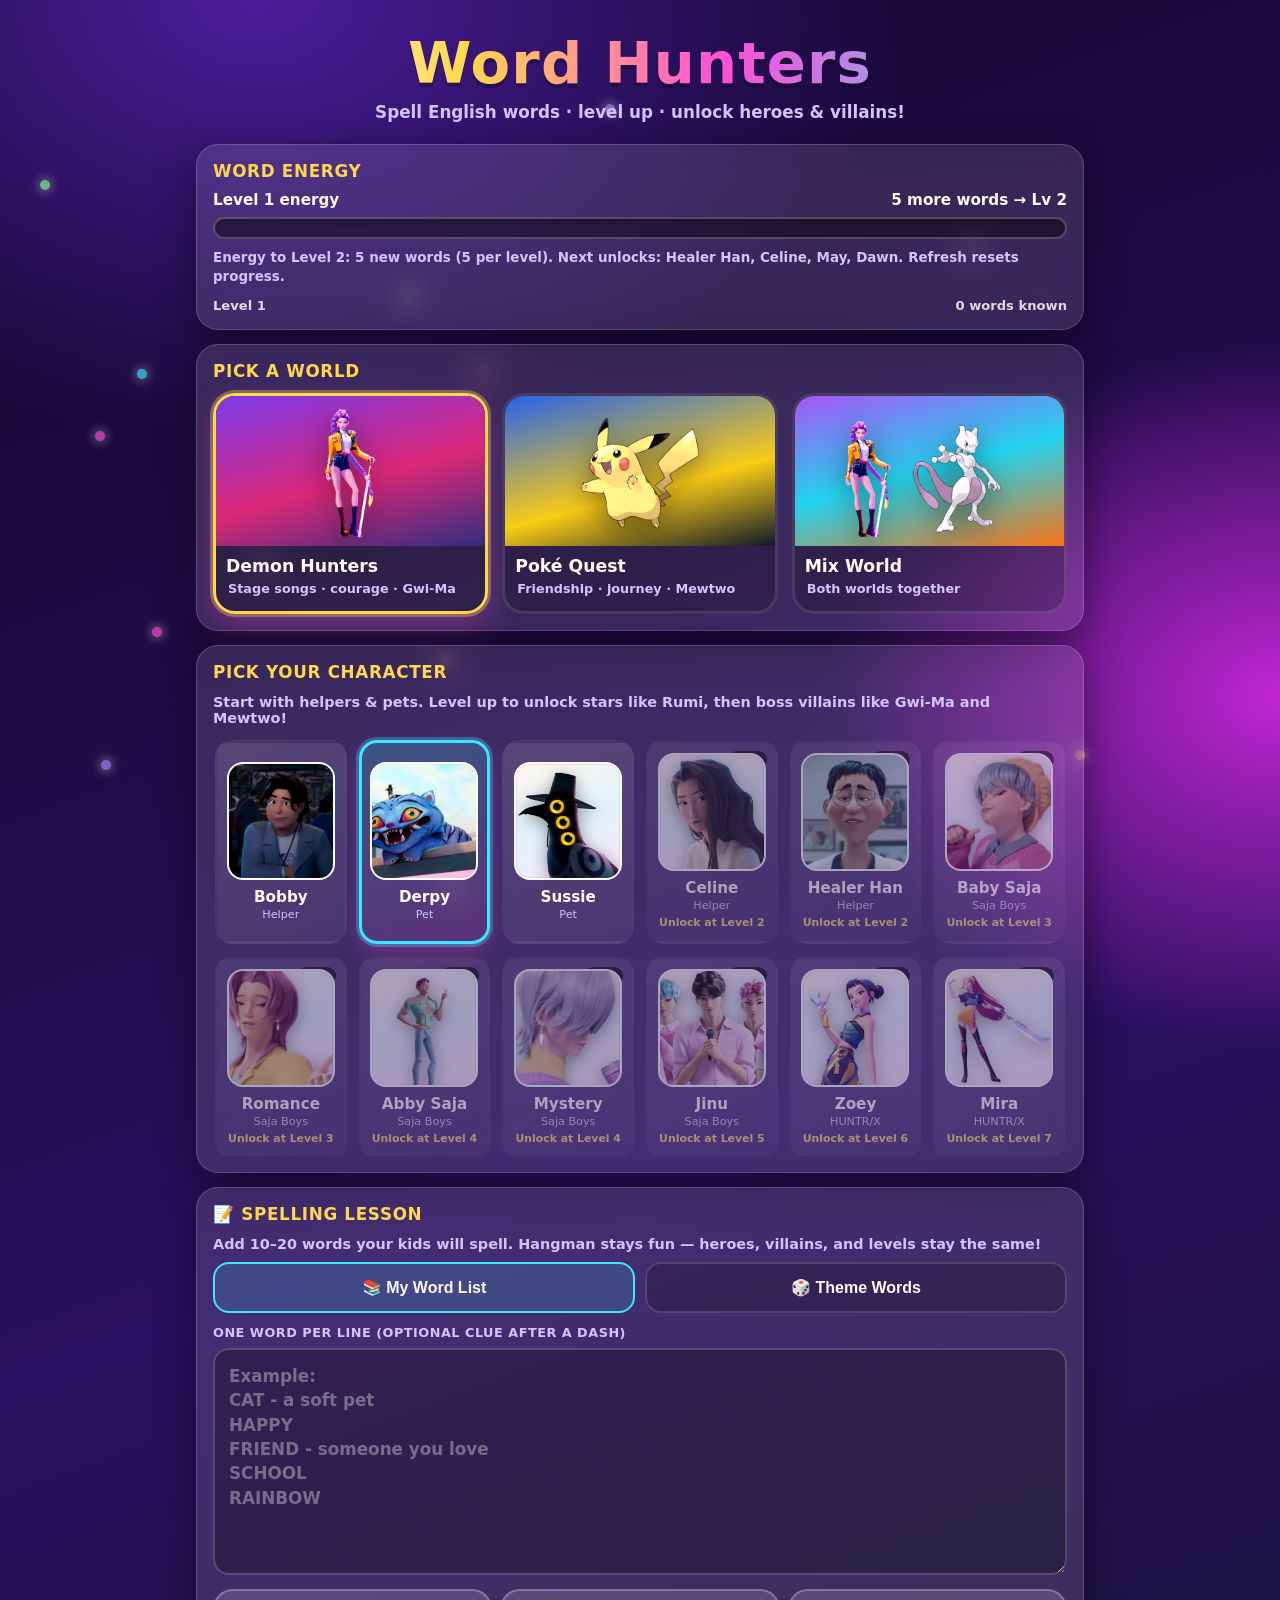
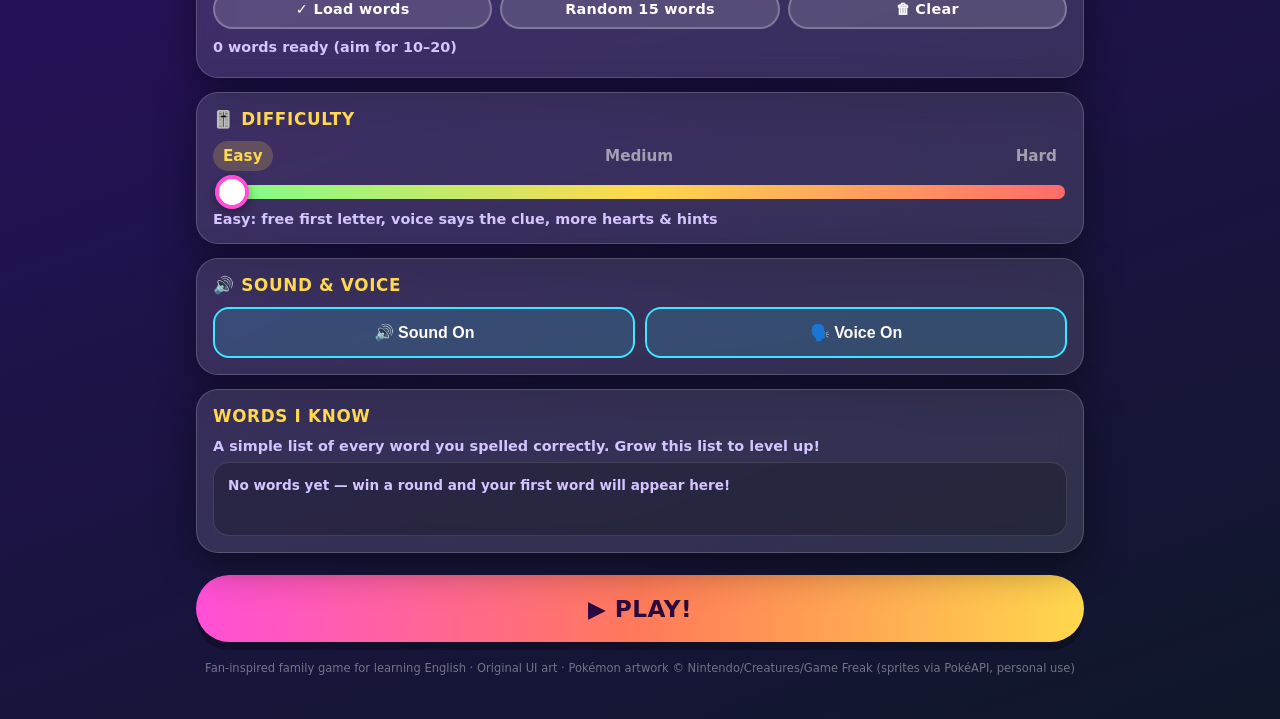
==== commit 19d45383: "Add iPad home screen app icon" ====
--- a/Hangman/index.html
+++ b/Hangman/index.html
@@ -5,7 +5,12 @@
 <meta name="viewport" content="width=device-width, initial-scale=1, maximum-scale=1, user-scalable=no, viewport-fit=cover" />
 <meta name="theme-color" content="#1a0a3e" />
 <meta name="apple-mobile-web-app-capable" content="yes" />
+<meta name="apple-mobile-web-app-status-bar-style" content="black-translucent" />
+<meta name="apple-mobile-web-app-title" content="Word Hunters" />
 <title>Word Hunters — Spelling Hangman</title>
+<link rel="apple-touch-icon" sizes="180x180" href="icons/apple-touch-icon.png" />
+<link rel="icon" type="image/png" sizes="32x32" href="icons/favicon-32.png" />
+<link rel="manifest" href="manifest.webmanifest" />
 <link rel="stylesheet" href="styles-full.css" />
 </head>
 <body>
